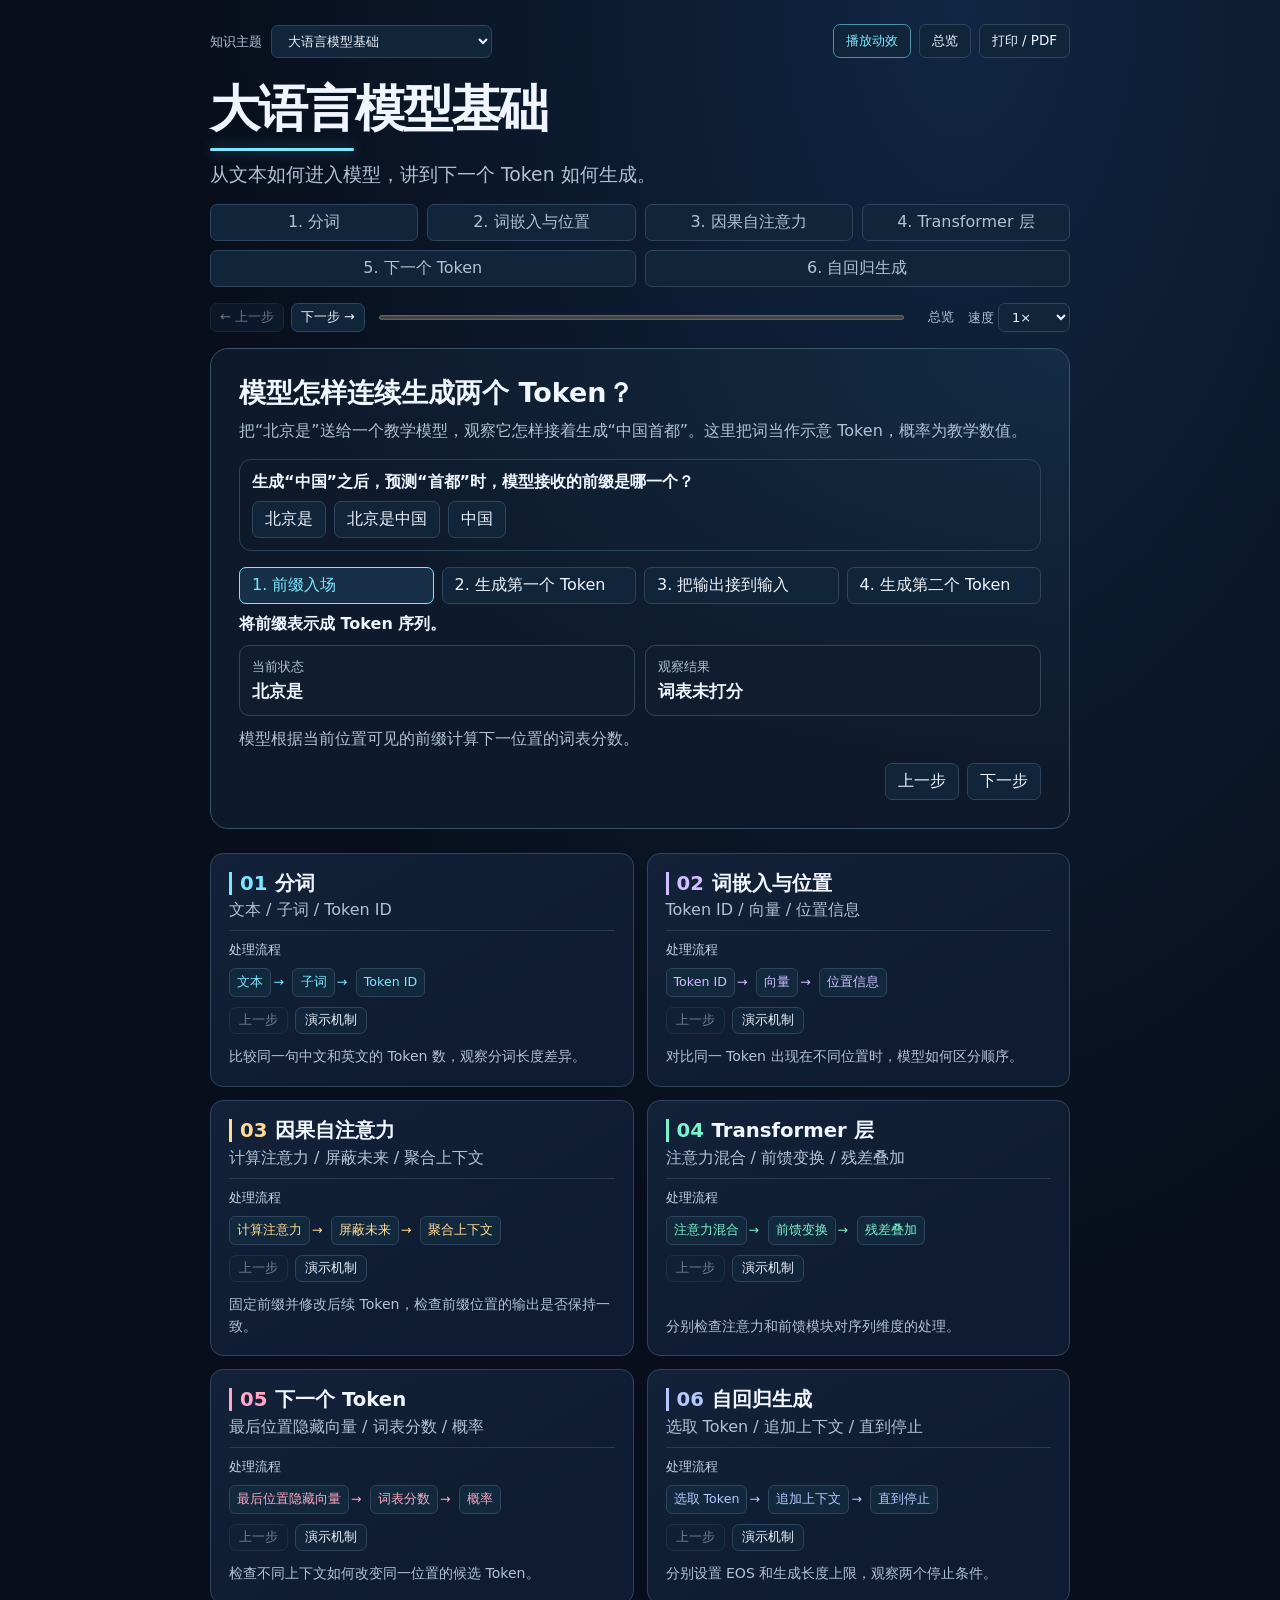
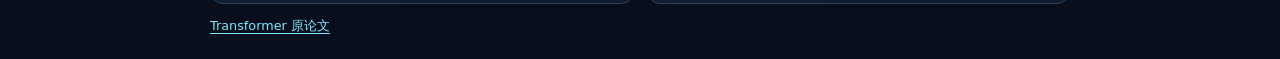
==== knowledge-motion/index.html @ abf7b45c "Expand the animated LLM-to-RSI curriculum to 168 knowledge cards" ====
<!DOCTYPE html>
<html lang="zh-Hans">
<head>
  <meta charset="utf-8">
  <meta name="viewport" content="width=device-width, initial-scale=1">
  <title>知识动效图谱</title>
  <link rel="stylesheet" href="style.css">
  <script defer src="topics/llm-basics.js"></script>
  <script defer src="topics/tokenization.js"></script>
  <script defer src="topics/transformer-architecture.js"></script>
  <script defer src="topics/training-data.js"></script>
  <script defer src="topics/pretraining-inference.js"></script>
  <script defer src="topics/scaling-training.js"></script>
  <script defer src="topics/efficient-serving.js"></script>
  <script defer src="topics/decoding-controls.js"></script>
  <script defer src="topics/context-engineering.js"></script>
  <script defer src="topics/llm-post-training.js"></script>
  <script defer src="topics/sft-peft.js"></script>
  <script defer src="topics/preference-rl.js"></script>
  <script defer src="topics/verifiable-reward.js"></script>
  <script defer src="topics/reasoning-evaluation.js"></script>
  <script defer src="topics/multimodal-llm.js"></script>
  <script defer src="topics/rag.js"></script>
  <script defer src="topics/rag-ingestion.js"></script>
  <script defer src="topics/retrieval-ranking.js"></script>
  <script defer src="topics/agent-planning.js"></script>
  <script defer src="topics/tool-protocols.js"></script>
  <script defer src="topics/agent-reliability.js"></script>
  <script defer src="topics/agent-memory.js"></script>
  <script defer src="topics/agent-verification.js"></script>
  <script defer src="topics/agent-eval-design.js"></script>
  <script defer src="topics/self-improvement.js"></script>
  <script defer src="topics/rsi.js"></script>
  <script defer src="topics/rsi-memory-control.js"></script>
  <script defer src="topics/rsi-evaluation.js"></script>
  <script defer src="worked-examples.js"></script>
  <script defer src="app.js"></script>
</head>
<body>
  <main>
    <header>
      <div class="toolbar">
        <label>知识主题 <select id="topics"></select></label>
        <div class="actions">
          <button id="play" type="button">播放动效</button>
          <button id="overview" type="button">总览</button>
          <button id="print" type="button">打印 / PDF</button>
        </div>
      </div>
      <h1 id="title"></h1>
      <p id="subtitle"></p>
      <nav id="steps" aria-label="讲解步骤"></nav>
      <div class="transport" id="transport" hidden>
        <div class="transport-buttons">
          <button id="previous" type="button" aria-label="上一张卡片">← 上一步</button>
          <button id="next" type="button" aria-label="下一张卡片">下一步 →</button>
        </div>
        <div class="progress-display">
          <progress id="progress" aria-label="讲解进度"></progress>
          <span id="position"></span>
        </div>
        <label>速度
          <select id="speed">
            <option value="0.5">0.5×</option>
            <option value="1" selected>1×</option>
            <option value="1.5">1.5×</option>
            <option value="2">2×</option>
          </select>
        </label>
      </div>
      <p id="status" class="sr-only" role="status"></p>
    </header>
    <section id="worked-example" aria-labelledby="example-title" hidden></section>
    <section id="cards" aria-label="知识卡片"></section>
    <footer>
      <p id="note"></p>
      <ul id="sources" aria-label="参考资料"></ul>
    </footer>
    <noscript>启用 JavaScript 后即可查看知识卡片。</noscript>
  </main>
</body>
</html>
---- knowledge-motion/style.css ----
:root {
  color-scheme: dark;
  --paper: #080e1b;
  --panel: #0e1b30;
  --edge: #30455d;
  --ink: #f0f5ff;
  --muted: #b1c2d7;
  --cyan: #7ce7ff;
  --mint: #7af2cc;
  font-family: "Inter", "PingFang SC", "Microsoft YaHei", system-ui, sans-serif;
}

* { box-sizing: border-box; }
body {
  margin: 0;
  color: var(--ink);
  background: radial-gradient(ellipse at 75% 0%, #102642, transparent 48rem), var(--paper);
}
main { max-width: 940px; margin: auto; padding: 24px clamp(16px, 4vw, 40px); }
p, h1, h2 { margin: 0; }
button, select { font: inherit; }
button, select {
  color: var(--ink);
  background: #10243a;
  border: 1px solid var(--edge);
  border-radius: 7px;
  padding: 7px 12px;
}
button { cursor: pointer; }
button:hover, select:hover { border-color: var(--cyan); }
:focus-visible { outline: 2px solid var(--cyan); outline-offset: 3px; }
.toolbar, .actions { display: flex; flex-wrap: wrap; align-items: center; gap: 8px; }
.toolbar { justify-content: space-between; margin-bottom: 22px; color: var(--muted); font-size: .84rem; }
.toolbar select { margin-left: 5px; max-width: 100%; }
#play { border-color: #4d90a7; color: var(--cyan); }
h1 { font-size: clamp(1.85rem, 5vw, 3.15rem); line-height: 1.14; letter-spacing: -.035em; }
h1::after {
  display: block;
  content: "";
  width: 9rem;
  height: 3px;
  margin: 11px 0;
  border-radius: 5px;
  background: var(--cyan);
  box-shadow: 0 0 14px #7ce7ff6b;
}
#subtitle { color: var(--muted); font-size: clamp(.94rem, 2.3vw, 1.18rem); }
#steps { display: flex; flex-wrap: wrap; gap: 9px; margin: 16px 0; }
.step { flex: 1 1 12rem; color: var(--muted); }
.step[aria-current="step"] { color: var(--cyan); border-color: var(--cyan); background: #11334c; }

#cards { display: grid; grid-template-columns: repeat(2, minmax(0, 1fr)); gap: 13px; }
.card {
  --accent: var(--cyan);
  display: flex;
  flex-direction: column;
  min-width: 0;
  padding: clamp(12px, 2.1vw, 18px);
  border-radius: 13px;
  border: 1px solid var(--edge);
  background: linear-gradient(150deg, #132239, var(--panel) 75%);
  transition: opacity .35s, border-color .35s, box-shadow .35s;
}
.card[data-color="purple"] { --accent: #d1bfff; }
.card[data-color="amber"] { --accent: #ffda96; }
.card[data-color="mint"] { --accent: var(--mint); }
.card[data-color="rose"] { --accent: #ffa7c5; }
.card[data-color="blue"] { --accent: #b6c9ff; }
.focused .card:not(.highlighted) { opacity: .76; }
.card.highlighted { animation: focus-in .3s ease-out both; }
.card.highlighted { border-color: var(--accent); box-shadow: 0 0 19px color-mix(in srgb, var(--accent) 24%, transparent); }
h2 { font-size: 1.23rem; line-height: 1.2; }
.card-number { color: var(--accent); border-left: 3px solid; padding: 0 .48rem 0 .5rem; font-variant-numeric: tabular-nums; }
.card-subtitle { color: var(--muted); margin-top: 5px; }
.visual { border-top: 1px solid #293b51; margin-top: 9px; padding: 10px 0 12px; }
.visual-label { color: #c2d4e8; font-size: .83rem; margin-bottom: 9px; }
.visual-caption { font-size: .81rem; color: var(--accent); margin-top: 9px; }
.description { color: var(--muted); font-size: .88rem; line-height: 1.55; margin-top: auto; }
.bar-row { display: grid; grid-template-columns: 4.2em minmax(0, 1fr) 6.9em; align-items: center; gap: 7px; margin: 6px 0; font-size: .82rem; }
.bar-track { position: relative; height: 11px; background: #081322; border: 1px solid var(--edge); border-radius: 4px; }
.bar-fill { display: block; height: 100%; border-radius: 3px; background: var(--mint); transform-origin: left; }
.bar-marker { position: absolute; top: -4px; bottom: -4px; border-left: 1px dashed #e0ecff; }
.bar-value { text-align: right; color: var(--mint); font-variant-numeric: tabular-nums; }
.token-list, .flow-list { display: flex; flex-wrap: wrap; gap: 6px; list-style: none; padding: 0; margin: 0; }
.token-list li, .flow-list li {
  min-width: 2.65rem;
  text-align: center;
  background: #11283d;
  border: 1px solid var(--edge);
  padding: 5px 7px;
  border-radius: 6px;
}
.token-list small { display: block; font-size: .69rem; }
.token-list .muted { color: var(--muted); }
.token-list .active, .pair.chosen { color: var(--mint); border-color: #509482; background: #103137; }
.flow-list { column-gap: 21px; }
.flow-list li { position: relative; font-size: .79rem; color: var(--accent); }
.flow-list li:not(:last-child)::after { position: absolute; left: calc(100% + 3px); content: "→"; }
.pair { display: flex; flex-wrap: wrap; gap: 4px 12px; align-items: baseline; border: 1px solid; border-radius: 6px; margin: 5px 0; padding: 4px 8px; font-size: .85rem; }
.pair-label { width: 4.7em; opacity: .85; }
.pair.rejected { color: #ffafbb; border-color: #98586a; background: #2a1b29; }

.highlighted .bar-fill { animation: fill .65s cubic-bezier(.2,.7,.35,1) both; }
.highlighted :is(.token-list li, .flow-list li, .pair) { animation: focus-in .48s ease-out both; }
.highlighted :is(.token-list li, .flow-list li, .pair):nth-child(2) { animation-delay: .09s; }
.highlighted :is(.token-list li, .flow-list li, .pair):nth-child(3) { animation-delay: .18s; }
.highlighted .token-list li:nth-child(4) { animation-delay: .27s; }
.highlighted .token-list li:nth-child(5) { animation-delay: .36s; }
@keyframes fill { from { transform: scaleX(0); } to { transform: scaleX(1); } }
@keyframes focus-in { from { opacity: .25; transform: translateY(5px); } to { opacity: 1; transform: translateY(0); } }

footer { margin-top: 14px; color: var(--muted); font-size: .8rem; }
#sources { display: flex; gap: 11px; flex-wrap: wrap; list-style: none; margin: 7px 0 0; padding: 0; }
a { color: var(--cyan); text-underline-offset: 3px; }
.sr-only { position: absolute; width: 1px; height: 1px; clip-path: inset(100%); overflow: hidden; }
@media (max-width: 620px) { #cards { grid-template-columns: 1fr; } }
@media (prefers-reduced-motion: reduce) {
  *, *::before, *::after { animation: none !important; transition: none !important; }
}
@media print {
  @page { margin: 10mm; }
  body { print-color-adjust: exact; -webkit-print-color-adjust: exact; font-size: 10pt; }
  main { padding: 8px; }
  .toolbar, #steps { display: none; }
  #cards { grid-template-columns: repeat(2, minmax(0, 1fr)); }
  .card { break-inside: avoid; }
  .focused .card:not(.highlighted) { opacity: 1; }
  .card.highlighted { border-color: var(--edge); box-shadow: none; }
  *, *::before, *::after { animation: none !important; transition: none !important; }
}

.transport {
  display: grid;
  grid-template-columns: auto minmax(5rem, 1fr) auto;
  align-items: center;
  gap: 8px 14px;
  margin: 0 0 16px;
  font-size: .81rem;
  color: var(--muted);
}
.transport[hidden] { display: none; }
.transport-buttons, .progress-display { display: flex; gap: 7px; align-items: center; }
.transport button, .transport select { padding: 5px 9px; }
.transport button:disabled { opacity: .45; cursor: default; border-color: var(--edge); }
.progress-display progress { min-width: 0; width: 100%; height: 9px; accent-color: var(--cyan); }
#position { flex: 0 0 3.3em; white-space: nowrap; text-align: right; font-variant-numeric: tabular-nums; }
.branch {
  display: grid;
  grid-template-columns: minmax(0, 1fr) auto minmax(0, 1.12fr);
  align-items: center;
  gap: 7px;
  margin: 6px 0;
  font-size: .81rem;
}
.branch-condition, .branch-action { padding: 5px 7px; border: 1px solid var(--edge); border-radius: 6px; background: #11283d; }
.branch-action { border-color: #3c7269; color: var(--mint); background: #103137; }
.branch-arrow { color: var(--accent); }
.highlighted .branch { animation: focus-in .48s ease-out both; }
.highlighted .branch:nth-of-type(2) { animation-delay: .12s; }
.highlighted .branch:nth-of-type(3) { animation-delay: .24s; }
.card-checks { margin-top: 8px; font-size: .81rem; line-height: 1.5; }
.card-checks summary { cursor: pointer; color: var(--accent); }
.card-checks ul { color: var(--muted); padding-left: 1.3em; margin: 5px 0 0; }
@media (max-width: 500px) {
  .transport { grid-template-columns: 1fr auto; }
  .progress-display { grid-column: 1 / -1; grid-row: 2; }
}
@media print {
  .transport, .card-checks:not([open]) { display: none; }
}

#worked-example {
  --lab-accent: #7ce7ff;
  margin: 0 0 24px;
  padding: clamp(16px, 3vw, 28px);
  border: 1px solid #365467;
  border-radius: 18px;
  background: radial-gradient(ellipse at top right, #132c44, #0e192b 65%);
}

.example-title { font-size: clamp(19px, 3vw, 27px); }
.example-intro, .example-reason { color: var(--muted); line-height: 1.65; }
.example-intro { margin: 8px 0 15px; }
.example-predict { padding: 12px; border: 1px solid #2d455c; border-radius: 12px; }
.example-question { margin: 0 0 8px; font-weight: 650; }
.example-choices, .example-controls, .example-stages { display: flex; flex-wrap: wrap; gap: 8px; }
.example-choices button, .example-stages button { text-align: left; }
.example-choices button[aria-pressed="true"], .example-stages button[aria-current="step"] {
  border-color: var(--lab-accent);
  color: var(--lab-accent);
  background: #183047;
}
.example-feedback { margin: 6px 0 0; color: #ffc59d; }
.example-feedback:empty { display: none; }
.example-feedback[data-correct="true"] { color: #7af2cc; }
.example-stages { margin: 16px 0 10px; }
.example-stages button { flex: 1 1 165px; }
.example-action { font-weight: 700; margin: 0 0 10px; }
.example-data { display: grid; grid-template-columns: 1fr 1fr; gap: 10px; margin: 0; }
.example-tile { min-width: 0; padding: 12px; border: 1px solid #31465d; border-radius: 10px; background: #101d30; }
.example-tile dt { color: var(--muted); font-size: .82rem; }
.example-value, .example-before { margin: 4px 0 0; overflow-wrap: anywhere; }
.example-value { font-size: 1.06rem; font-weight: 680; }
.example-before { color: var(--muted); font-size: .82rem; }
.example-changed { border-color: #5297b5; }
.example-changed .example-value { color: var(--lab-accent); }
.example-reason { margin: 10px 0; }
.example-controls { justify-content: flex-end; }
@media (prefers-reduced-motion: no-preference) {
  .example-transition { animation: focus-in .35s ease-out both; }
  .example-changed { animation: example-change .65s ease-out both; }
}
@keyframes example-change {
  from { background: #285270; }
  to { background: #101d30; }
}
@media (max-width: 560px) {
  .example-data { grid-template-columns: 1fr; }
}
@media print {
  #worked-example { break-inside: avoid; }
  .example-stages, .example-predict, .example-controls { display: none; }
}
.example-experiment { border-top: 1px solid #31465d; margin-top: 18px; padding-top: 15px; }
.example-experiment label { display: flex; flex-wrap: wrap; gap: 8px 12px; align-items: center; margin-bottom: 12px; }
.example-experiment input { flex: 1 1 140px; accent-color: var(--lab-accent); }
.example-slider-value { color: var(--lab-accent); font-variant-numeric: tabular-nums; }
.example-meter { height: 6px; background: #23374f; border-radius: 6px; margin: 7px 0; }
.example-meter span { display: block; height: 100%; border-radius: inherit; background: var(--lab-accent); transform-origin: left; }
@media (prefers-reduced-motion: no-preference) {
  .example-meter span { animation: fill .26s ease-out both; }
}

.phase-controls { display: flex; flex-wrap: wrap; gap: 7px; align-items: center; margin-top: 10px; }
.phase-controls button { padding: 4px 9px; font-size: .8rem; }
.phase-controls button:disabled { opacity: .45; cursor: default; }
.phase-explanation { flex: 1 0 100%; color: var(--accent); font-size: .85rem; line-height: 1.45; }
.phase-explanation:empty { display: none; }
.visual .phase-pending { opacity: .55; }
.visual .phase-active { outline: 1px solid var(--accent); outline-offset: 2px; border-radius: 4px; }
@media (prefers-reduced-motion: no-preference) {
  .visual .phase-active { animation: phase-reveal .45s ease-out; }
  .visual .bar-fill { transition: width .55s ease-out; }
}
@keyframes phase-reveal {
  from { transform: translateY(4px); filter: brightness(1.35); }
  to { transform: translateY(0); filter: brightness(1); }
}
@media print {
  .phase-controls { display: none; }
  .visual .phase-pending { opacity: 1; }
  .visual .phase-active { outline: none; }
}
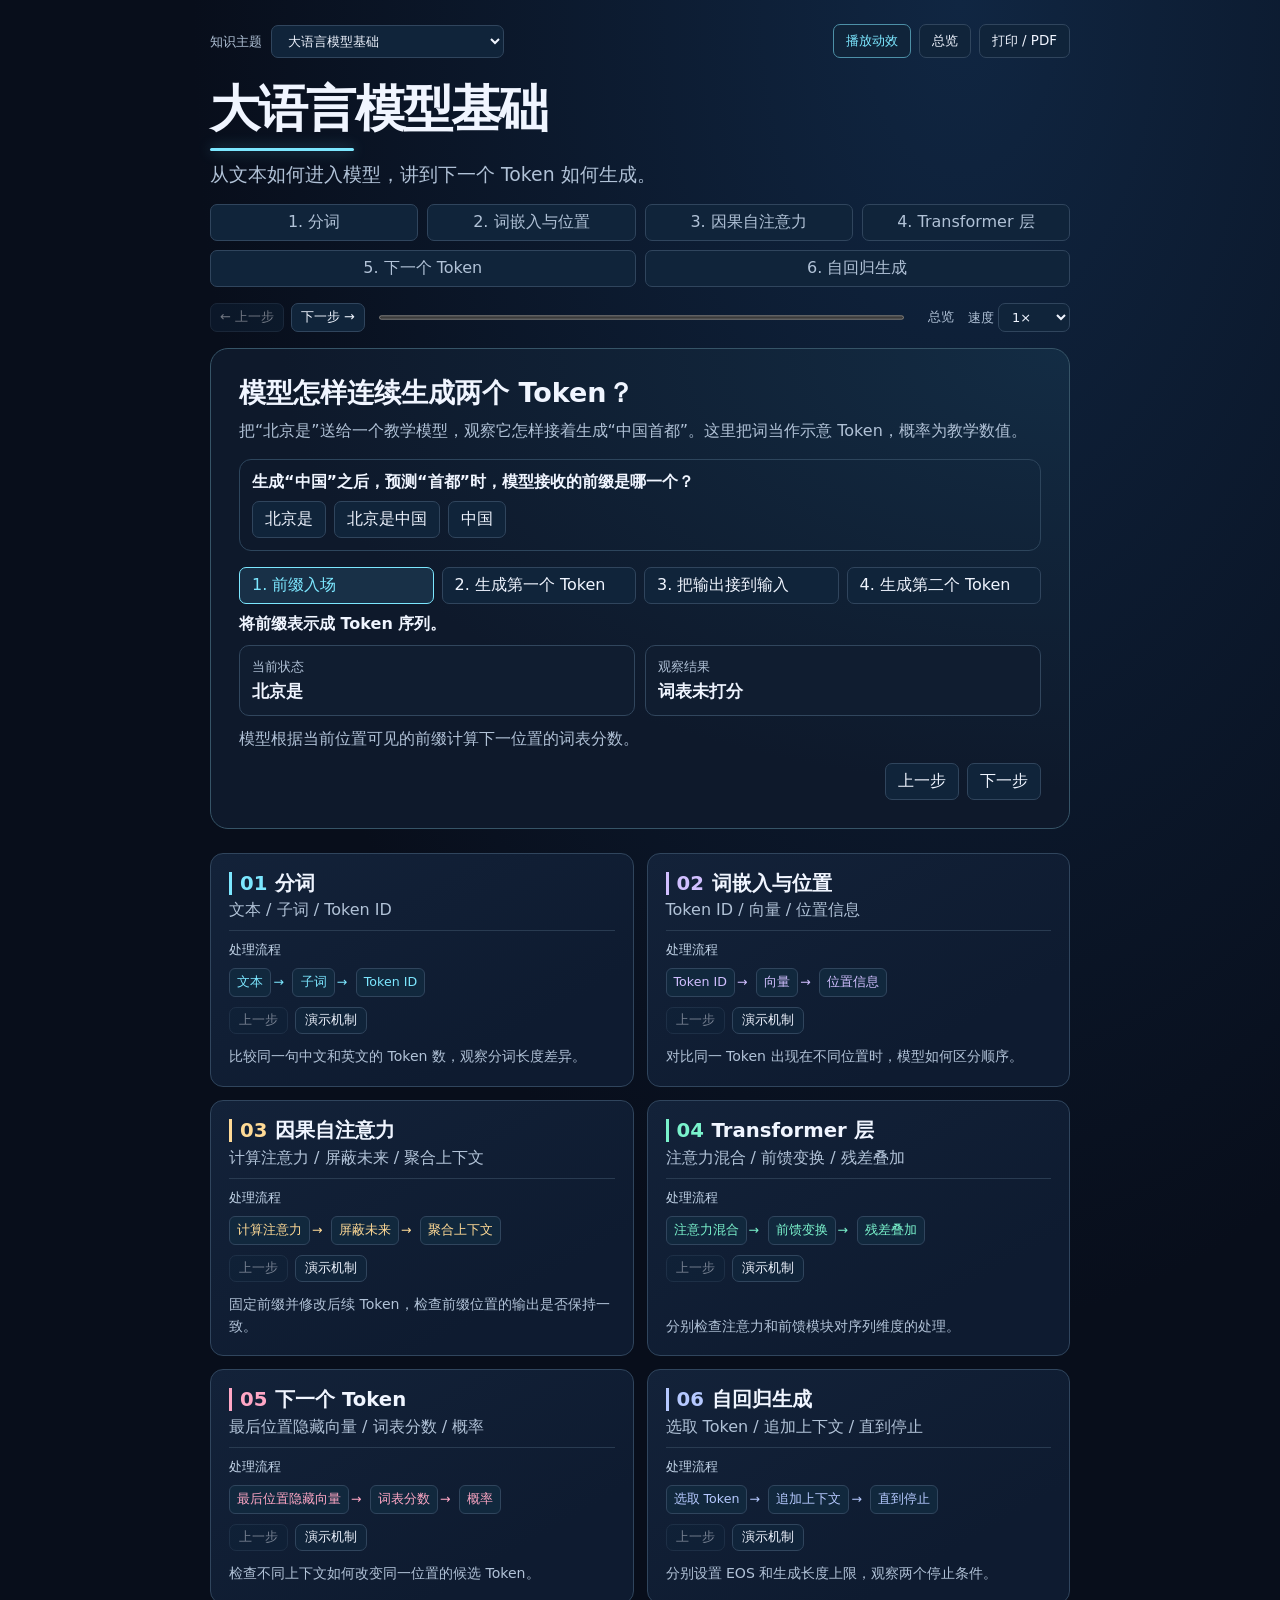
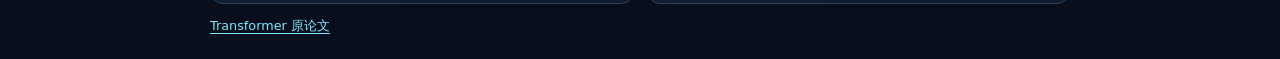
==== commit 821d4988: "Teach speculative sampling, GRPO, and RRF from original papers" ====
--- a/knowledge-motion/index.html
+++ b/knowledge-motion/index.html
@@ -11,20 +11,31 @@
   <script defer src="topics/training-data.js"></script>
   <script defer src="topics/pretraining-inference.js"></script>
   <script defer src="topics/scaling-training.js"></script>
+  <script defer src="topics/optimization-stability.js"></script>
   <script defer src="topics/efficient-serving.js"></script>
+  <script defer src="topics/model-compression.js"></script>
+  <script defer src="topics/serving-calculations.js"></script>
+  <script defer src="topics/speculative-sampling.js"></script>
   <script defer src="topics/decoding-controls.js"></script>
   <script defer src="topics/context-engineering.js"></script>
+  <script defer src="topics/evidence-reliability.js"></script>
   <script defer src="topics/llm-post-training.js"></script>
   <script defer src="topics/sft-peft.js"></script>
   <script defer src="topics/preference-rl.js"></script>
+  <script defer src="topics/dpo-calculations.js"></script>
+  <script defer src="topics/grpo-objective.js"></script>
   <script defer src="topics/verifiable-reward.js"></script>
   <script defer src="topics/reasoning-evaluation.js"></script>
+  <script defer src="topics/inference-search.js"></script>
   <script defer src="topics/multimodal-llm.js"></script>
   <script defer src="topics/rag.js"></script>
   <script defer src="topics/rag-ingestion.js"></script>
   <script defer src="topics/retrieval-ranking.js"></script>
+  <script defer src="topics/rrf-ranking.js"></script>
   <script defer src="topics/agent-planning.js"></script>
   <script defer src="topics/tool-protocols.js"></script>
+  <script defer src="topics/agent-security.js"></script>
+  <script defer src="topics/agent-workflows.js"></script>
   <script defer src="topics/agent-reliability.js"></script>
   <script defer src="topics/agent-memory.js"></script>
   <script defer src="topics/agent-verification.js"></script>
@@ -32,6 +43,9 @@
   <script defer src="topics/self-improvement.js"></script>
   <script defer src="topics/rsi.js"></script>
   <script defer src="topics/rsi-memory-control.js"></script>
+  <script defer src="topics/rsi-strategy-selection.js"></script>
+  <script defer src="topics/rsi-transfer.js"></script>
+  <script defer src="topics/rsi-paired-eval.js"></script>
   <script defer src="topics/rsi-evaluation.js"></script>
   <script defer src="worked-examples.js"></script>
   <script defer src="app.js"></script>
--- a/knowledge-motion/style.css
+++ b/knowledge-motion/style.css
@@ -251,3 +251,5 @@
   .visual .phase-pending { opacity: 1; }
   .visual .phase-active { outline: none; }
 }
+
+.card-source { display: inline-block; align-self: flex-start; margin-top: 10px; color: var(--accent); font-size: .8rem; }
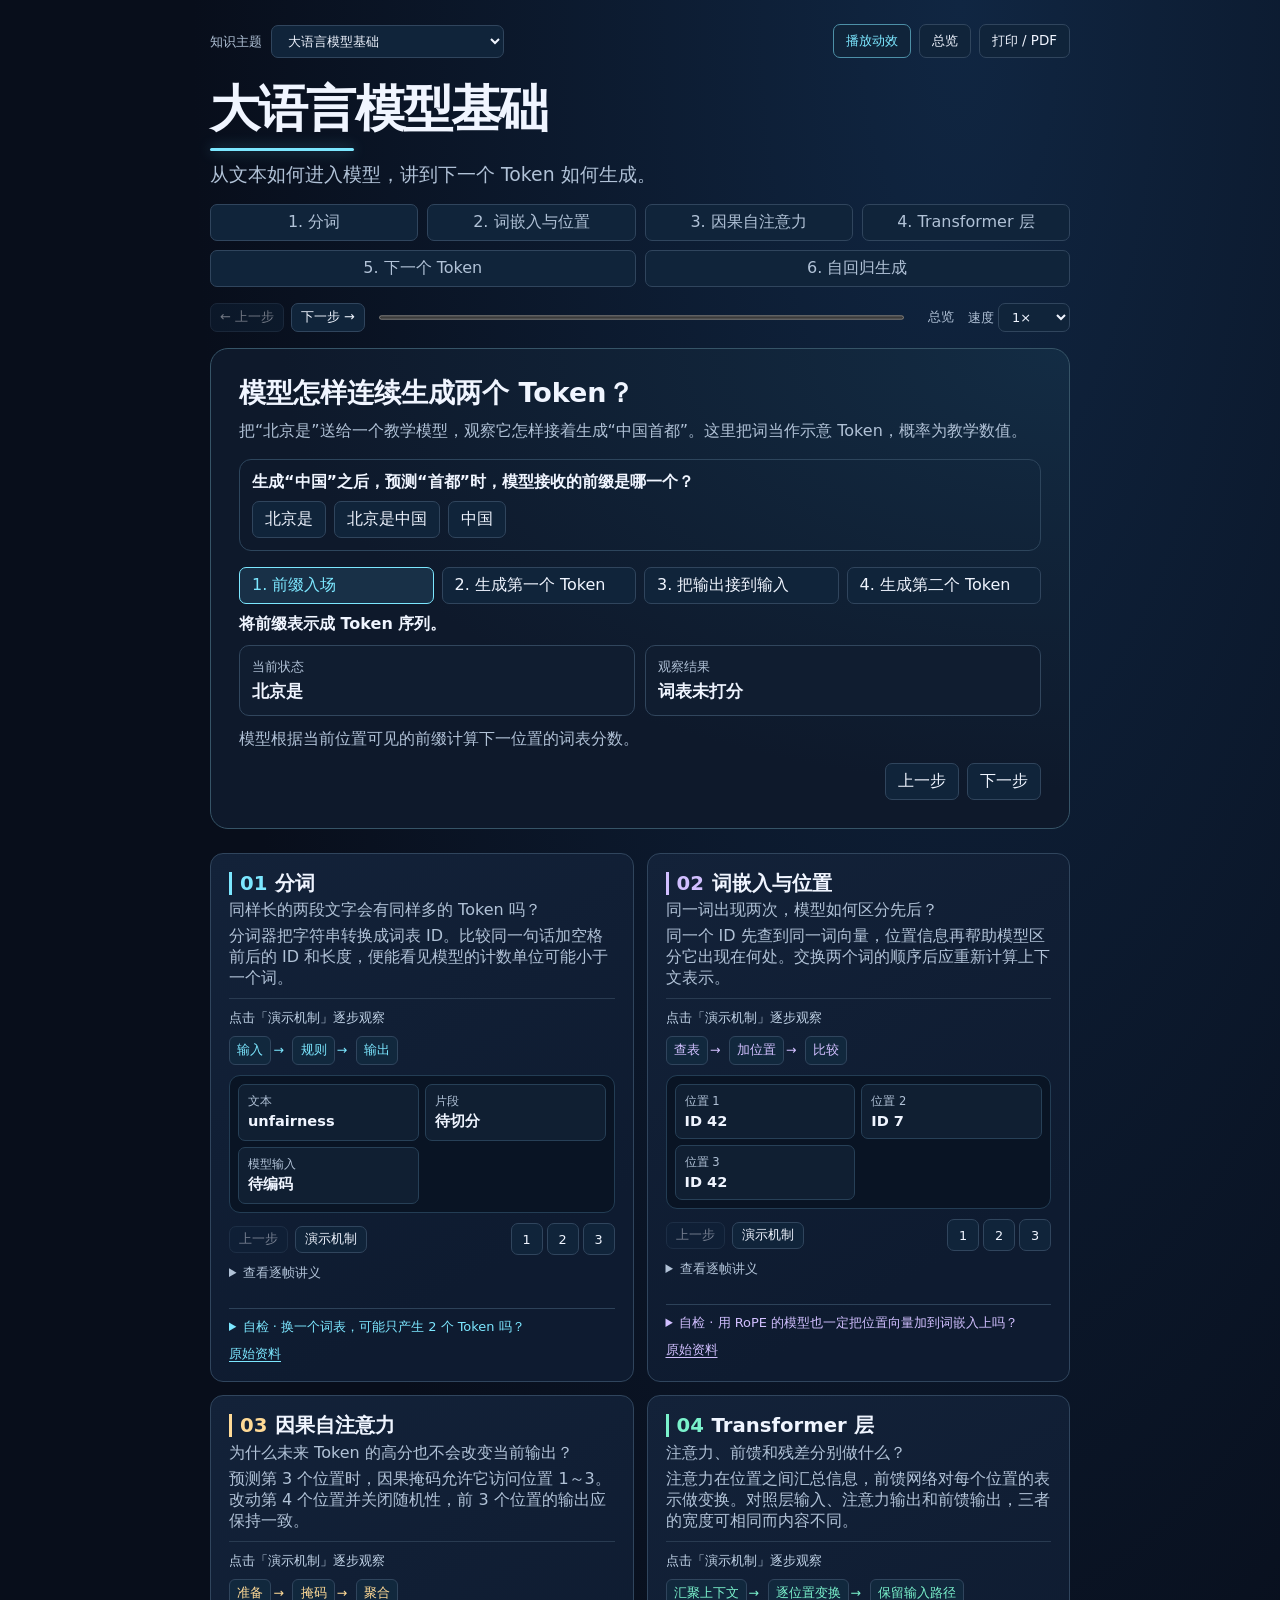
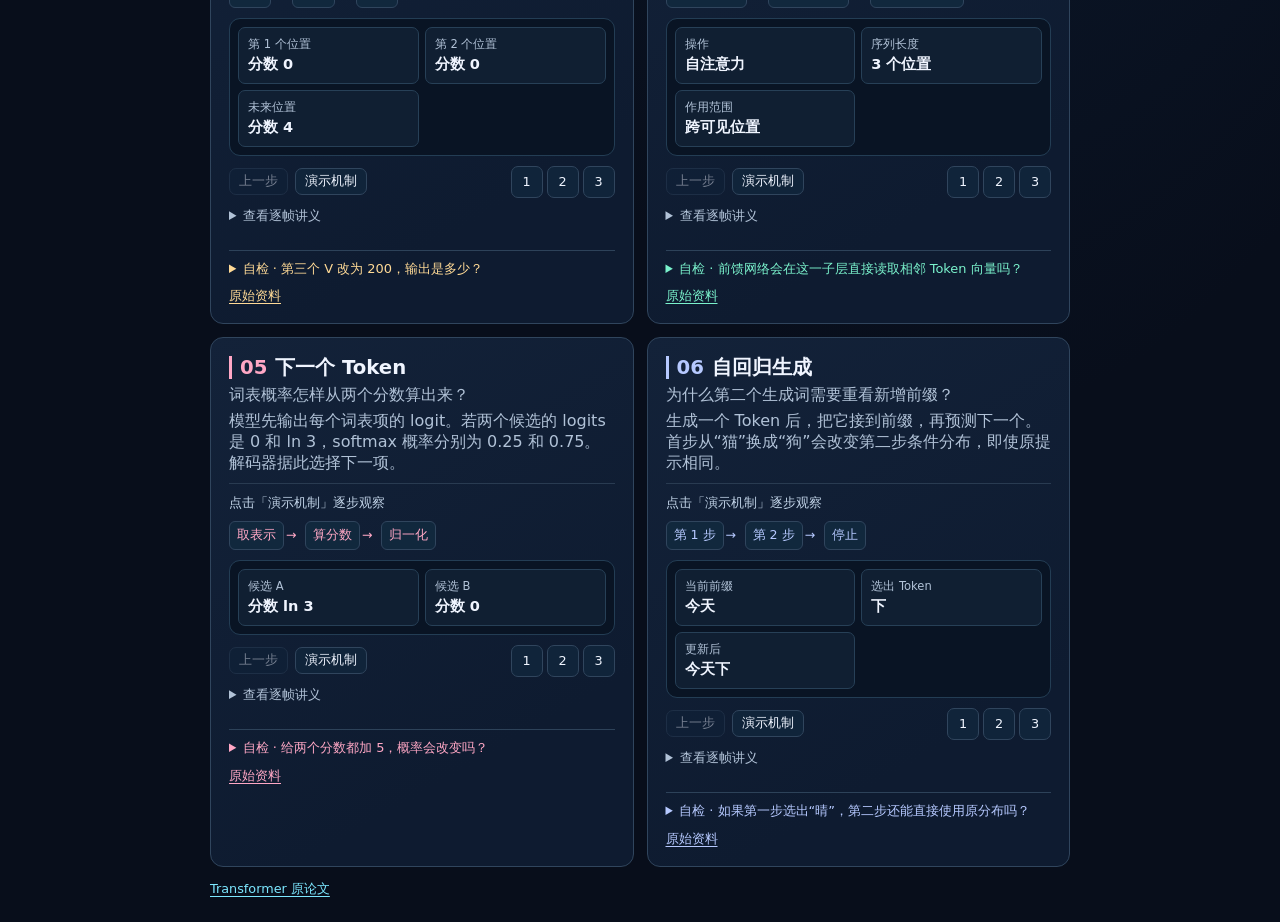
==== commit 78fcadd0: "Load reading notes on the knowledge animation page" ====
--- a/knowledge-motion/index.html
+++ b/knowledge-motion/index.html
@@ -48,6 +48,7 @@
   <script defer src="topics/rsi-paired-eval.js"></script>
   <script defer src="topics/rsi-evaluation.js"></script>
   <script defer src="worked-examples.js"></script>
+  <script defer src="reading-notes.js"></script>
   <script defer src="app.js"></script>
 </head>
 <body>
--- a/knowledge-motion/style.css
+++ b/knowledge-motion/style.css
@@ -253,3 +253,71 @@
 }
 
 .card-source { display: inline-block; align-self: flex-start; margin-top: 10px; color: var(--accent); font-size: .8rem; }
+
+.card-checkpoint { margin-top: 12px; border-top: 1px solid var(--stroke, #2d4259); padding-top: 8px; }
+.card-checkpoint p { margin: 8px 0 0; color: var(--text, #edf4fc); font-size: .86rem; line-height: 1.55; }
+
+.lesson-stage {
+  margin-top: 10px;
+  padding: 8px;
+  border: 1px solid #233d54;
+  border-radius: 11px;
+  background: #091424;
+}
+.lesson-cells {
+  display: grid;
+  grid-template-columns: repeat(auto-fit, minmax(min(100%, 7.5rem), 1fr));
+  gap: 6px;
+  margin: 0;
+}
+.lesson-cell {
+  min-width: 0;
+  padding: 9px;
+  border: 1px solid #274057;
+  border-radius: 7px;
+  background: #101f32;
+  overflow-wrap: anywhere;
+}
+.lesson-cell dt { color: var(--muted); font-size: .72rem; }
+.lesson-cell dd { margin: 3px 0 0; color: var(--ink); font-weight: 650; font-size: .91rem; font-variant-numeric: tabular-nums; }
+.lesson-changed { border-color: var(--accent); }
+.lesson-track { display: block; height: 5px; margin-top: 7px; border-radius: 5px; background: #25364a; }
+.lesson-fill {
+  display: block;
+  height: 100%;
+  border-radius: inherit;
+  background: var(--accent);
+  transform: scaleX(var(--to));
+  transform-origin: left;
+}
+@media (prefers-reduced-motion: no-preference) {
+  .lesson-changed { animation: lesson-update .45s ease-out; }
+  .lesson-fill { animation: lesson-measure .45s ease-out; }
+}
+@keyframes lesson-update {
+  from { background: #23425e; transform: translateY(3px); }
+  to { background: #101f32; transform: translateY(0); }
+}
+@keyframes lesson-measure {
+  from { transform: scaleX(var(--from)); }
+  to { transform: scaleX(var(--to)); }
+}
+
+.lesson-slots { display: grid; grid-template-columns: repeat(8, minmax(0, 1fr)); gap: 3px; margin-top: 7px; }
+.lesson-slot { aspect-ratio: 1; border-radius: 2px; background: #233449; }
+.lesson-slot.filled { background: var(--accent); }
+@media (prefers-reduced-motion: no-preference) {
+  .lesson-slot.new { animation: slot-arrival .35s ease-out; }
+}
+@keyframes slot-arrival {
+  from { opacity: .35; transform: scale(.65); }
+  to { opacity: 1; transform: scale(1); }
+}
+
+.phase-timeline { display: flex; flex-wrap: wrap; align-items: center; gap: 4px; margin-inline-start: auto; }
+.phase-timeline .phase-jump { min-width: 32px; min-height: 32px; padding: 4px; font-variant-numeric: tabular-nums; }
+.phase-jump[aria-current="step"] { border-color: var(--accent); color: var(--accent); background: #183047; font-weight: 700; }
+.phase-transcript { flex: 1 0 100%; color: var(--muted); font-size: .83rem; line-height: 1.6; }
+.phase-transcript summary { cursor: pointer; }
+.phase-transcript ol { padding-left: 1.45rem; margin: 6px 0 0; }
+.phase-transcript li + li { margin-top: 4px; }
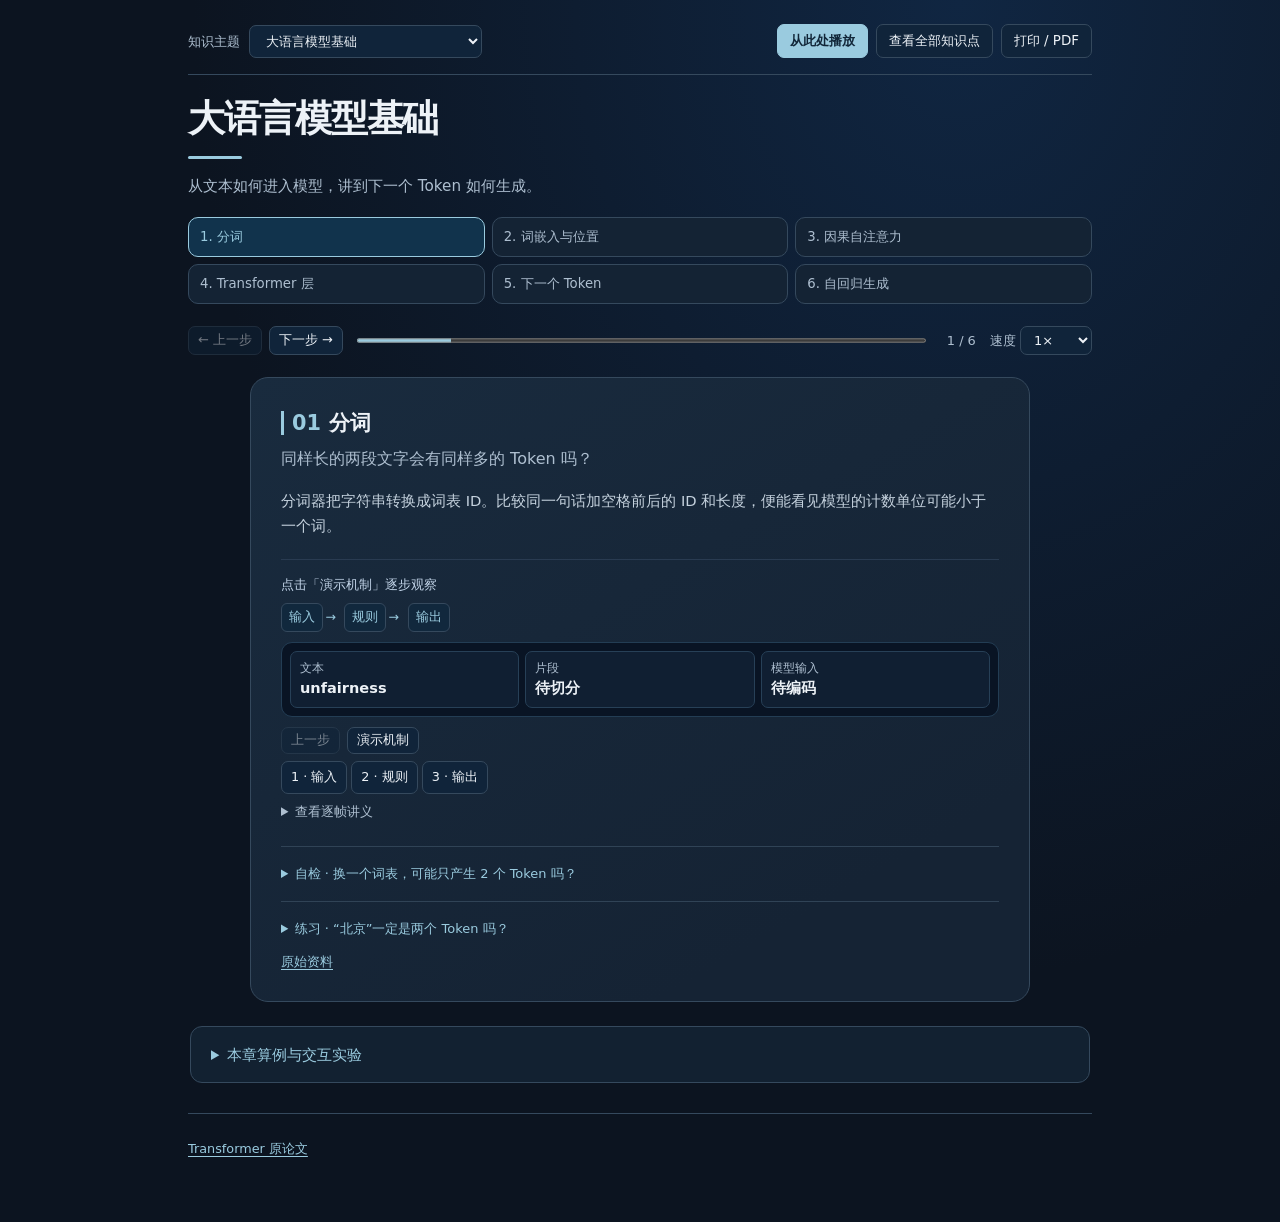
==== commit 2efcf0de: "Place chapter laboratories behind an optional disclosure" ====
--- a/knowledge-motion/index.html
+++ b/knowledge-motion/index.html
@@ -58,7 +58,7 @@
         <label>知识主题 <select id="topics"></select></label>
         <div class="actions">
           <button id="play" type="button">播放动效</button>
-          <button id="overview" type="button">总览</button>
+          <button id="overview" type="button">查看全部知识点</button>
           <button id="print" type="button">打印 / PDF</button>
         </div>
       </div>
@@ -85,8 +85,11 @@
       </div>
       <p id="status" class="sr-only" role="status"></p>
     </header>
-    <section id="worked-example" aria-labelledby="example-title" hidden></section>
     <section id="cards" aria-label="知识卡片"></section>
+    <details id="case-disclosure" class="case-disclosure">
+      <summary>本章算例与交互实验</summary>
+      <section id="worked-example" aria-labelledby="example-title" hidden></section>
+    </details>
     <footer>
       <p id="note"></p>
       <ul id="sources" aria-label="参考资料"></ul>
--- a/knowledge-motion/style.css
+++ b/knowledge-motion/style.css
@@ -1,12 +1,12 @@
 :root {
   color-scheme: dark;
-  --paper: #080e1b;
-  --panel: #0e1b30;
-  --edge: #30455d;
-  --ink: #f0f5ff;
-  --muted: #b1c2d7;
-  --cyan: #7ce7ff;
-  --mint: #7af2cc;
+  --paper: #0c1420;
+  --panel: #152334;
+  --edge: #35495d;
+  --ink: #edf2f7;
+  --muted: #aebfd0;
+  --cyan: #9acbdf;
+  --mint: #9edac4;
   font-family: "Inter", "PingFang SC", "Microsoft YaHei", system-ui, sans-serif;
 }
 
@@ -16,7 +16,7 @@
   color: var(--ink);
   background: radial-gradient(ellipse at 75% 0%, #102642, transparent 48rem), var(--paper);
 }
-main { max-width: 940px; margin: auto; padding: 24px clamp(16px, 4vw, 40px); }
+main { max-width: 1160px; margin: auto; padding: 36px clamp(18px, 4vw, 48px) 64px; }
 p, h1, h2 { margin: 0; }
 button, select { font: inherit; }
 button, select {
@@ -49,16 +49,16 @@
 .step { flex: 1 1 12rem; color: var(--muted); }
 .step[aria-current="step"] { color: var(--cyan); border-color: var(--cyan); background: #11334c; }
 
-#cards { display: grid; grid-template-columns: repeat(2, minmax(0, 1fr)); gap: 13px; }
+#cards { display: grid; grid-template-columns: repeat(2, minmax(0, 1fr)); gap: 20px; }
 .card {
   --accent: var(--cyan);
   display: flex;
   flex-direction: column;
   min-width: 0;
-  padding: clamp(12px, 2.1vw, 18px);
-  border-radius: 13px;
+  padding: clamp(18px, 2.5vw, 26px);
+  border-radius: 18px;
   border: 1px solid var(--edge);
-  background: linear-gradient(150deg, #132239, var(--panel) 75%);
+  background: linear-gradient(150deg, #192b3e, var(--panel) 80%);
   transition: opacity .35s, border-color .35s, box-shadow .35s;
 }
 .card[data-color="purple"] { --accent: #d1bfff; }
@@ -170,12 +170,14 @@
 }
 
 #worked-example {
-  --lab-accent: #7ce7ff;
+  --lab-accent: var(--cyan);
+  --accent: var(--cyan);
   margin: 0 0 24px;
   padding: clamp(16px, 3vw, 28px);
   border: 1px solid #365467;
-  border-radius: 18px;
-  background: radial-gradient(ellipse at top right, #132c44, #0e192b 65%);
+  border-radius: 24px;
+  background: linear-gradient(145deg, #1a3044, #111e2d 65%);
+  box-shadow: 0 20px 65px #02070e40;
 }
 
 .example-title { font-size: clamp(19px, 3vw, 27px); }
@@ -228,7 +230,7 @@
 .example-meter { height: 6px; background: #23374f; border-radius: 6px; margin: 7px 0; }
 .example-meter span { display: block; height: 100%; border-radius: inherit; background: var(--lab-accent); transform-origin: left; }
 @media (prefers-reduced-motion: no-preference) {
-  .example-meter span { animation: fill .26s ease-out both; }
+  .example-meter span { animation: none; }
 }
 
 .phase-controls { display: flex; flex-wrap: wrap; gap: 7px; align-items: center; margin-top: 10px; }
@@ -321,3 +323,190 @@
 .phase-transcript summary { cursor: pointer; }
 .phase-transcript ol { padding-left: 1.45rem; margin: 6px 0 0; }
 .phase-transcript li + li { margin-top: 4px; }
+
+.lesson-cell dd.lesson-before {
+  margin-top: 8px;
+  padding-top: 6px;
+  border-top: 1px dashed #38506a;
+  color: var(--muted);
+  font-size: .75rem;
+  font-weight: 400;
+}
+.phase-timeline { margin-inline-start: 0; flex: 1 0 100%; }
+.phase-timeline .phase-jump { text-align: left; line-height: 1.45; padding: 6px 9px; }
+.flow-list li { position: relative; }
+.flow-list li.phase-active { background: #18344a; box-shadow: inset 3px 0 var(--accent); }
+.flow-list li.phase-pending { background: transparent; }
+@media (prefers-reduced-motion: no-preference) {
+  .lesson-changed { animation: lesson-update .6s ease-out both; animation-delay: var(--arrival, 0ms); }
+  .lesson-fill { animation-duration: .7s; }
+  .lesson-slot.new { animation-duration: .55s; }
+  .flow-list li { transition: opacity .3s, background .3s, box-shadow .3s; }
+  .branch.phase-active .branch-arrow { animation: branch-travel .6s ease-out; }
+  .token-list li.phase-active { animation: token-focus .55s ease-out; }
+}
+@keyframes branch-travel {
+  from { transform: translateX(-8px); opacity: .2; }
+  to { transform: translateX(0); opacity: 1; }
+}
+@keyframes token-focus {
+  from { transform: translateY(5px) scale(.95); }
+  to { transform: translateY(0) scale(1); }
+}
+@media print {
+  .lesson-cell dd.lesson-before { color: #444; }
+}
+
+.experiment-diagram { display: grid; grid-template-columns: repeat(4, minmax(0, 1fr)); gap: 7px; margin-top: 14px; }
+.experiment-item { position: relative; display: flex; flex-direction: column; justify-content: space-between; gap: 6px; min-height: 65px; padding: 10px; border: 1px solid #3a5269; border-radius: 9px; background: #142638; overflow: hidden; overflow-wrap: anywhere; }
+.experiment-item span { color: var(--muted); font-size: .78rem; }
+.experiment-item.occupied, .experiment-item.accepted { border-color: var(--accent); background: #183c45; }
+.experiment-item.vacant { border-style: dashed; opacity: .6; }
+.experiment-item.excluded { border-color: #b98072; }
+.experiment-item.probability { grid-column: span 2; padding-bottom: 21px; }
+.experiment-item.probability::after { content: ""; position: absolute; left: 0; bottom: 0; height: 8px; width: 100%; transform: scaleX(var(--fraction, 0)); transform-origin: left; background: var(--accent); }
+@media (prefers-reduced-motion: no-preference) {
+  .experiment-item { animation: experiment-arrival .35s ease-out; }
+  .experiment-item.probability::after { animation: experiment-fill .4s ease-out; }
+}
+@keyframes experiment-arrival { from { opacity: .3; transform: translateY(6px); } to { opacity: 1; transform: translateY(0); } }
+@keyframes experiment-fill { from { width: 0; } to { width: var(--amount); } }
+@media (max-width: 500px) { .experiment-diagram { grid-template-columns: repeat(2, minmax(0, 1fr)); } }
+
+@media (prefers-reduced-motion: no-preference) {
+  .experiment-item { transition: background-color .45s, border-color .45s, opacity .45s; }
+  .experiment-item.probability::after { animation: none; transition: transform .45s cubic-bezier(.2,.75,.25,1); }
+  .example-meter span { transition: transform .45s cubic-bezier(.2,.75,.25,1); }
+}
+
+.experiment-history { display: flex; gap: 8px; overflow-x: auto; padding: 4px 0 10px; scroll-snap-type: x proximity; }
+.experiment-snapshot { flex: 0 0 165px; display: flex; flex-direction: column; gap: 5px; text-align: left; scroll-snap-align: start; line-height: 1.5; }
+.experiment-snapshot span { font-size: .75rem; color: var(--muted); }
+.experiment-snapshot[aria-pressed="true"] { border-color: var(--accent); background: #18344a; }
+@media (prefers-reduced-motion: no-preference) {
+  .experiment-snapshot { transition: border-color .2s, background-color .2s; }
+}
+
+.experiment-matrices { display: grid; gap: 16px; margin-top: 18px; }
+.matrix-section { overflow-x: auto; border: 1px solid var(--edge); border-radius: 10px; padding: 10px; }
+.calculation-matrix { width: 100%; border-spacing: 4px; font-variant-numeric: tabular-nums; }
+.calculation-matrix caption { text-align: left; font-size: .9rem; font-weight: 650; padding: 0 0 9px; }
+.calculation-matrix th { color: var(--muted); font-size: .72rem; font-weight: 500; white-space: nowrap; padding: 4px; }
+.matrix-cell { min-width: 45px; width: 100%; min-height: 40px; padding: 6px; border-radius: 5px; background: rgb(75 153 184 / calc(.08 + var(--heat) * .65)); font-size: .82rem; }
+.matrix-cell[aria-pressed="true"] { outline: 2px solid var(--cyan); outline-offset: 1px; }
+.matrix-explanation { padding: 12px; margin-top: 10px; border-left: 3px solid var(--cyan); color: var(--muted); font-size: .88rem; line-height: 1.7; }
+@media (prefers-reduced-motion: no-preference) { .matrix-cell { transition: background-color .45s ease; } }
+
+.matrix-cell.matrix-dependency { box-shadow: inset 0 0 0 2px #f6ca7b; color: #fff0c5; }
+.matrix-trace { display: grid; grid-template-columns: repeat(auto-fit, minmax(min(100%, 240px), 1fr)); gap: 7px; margin-top: 10px; }
+.trace-term { text-align: left; font-size: .8rem; line-height: 1.6; font-variant-numeric: tabular-nums; }
+.trace-term[aria-pressed="true"] { border-color: #f6ca7b; background: #393324; color: #fff0c5; }
+@media (prefers-reduced-motion: no-preference) {
+  .trace-term { transition: border-color .2s, background-color .2s; }
+  .matrix-cell { transition: background-color .45s, box-shadow .3s, color .3s; }
+}
+
+/* Learning workspace hierarchy and responsive interaction surfaces. */
+header { padding-bottom: 20px; }
+.toolbar { padding-bottom: 20px; border-bottom: 1px solid var(--edge); margin-bottom: 30px; gap: 16px; }
+h1 { max-width: 25ch; font-weight: 650; line-height: 1.22; }
+h1::after { width: 54px; height: 3px; margin: 20px 0 18px; box-shadow: none; }
+#subtitle { max-width: 72ch; line-height: 1.85; }
+#steps { gap: 8px; margin: 24px 0 10px; }
+.step { text-align: left; padding: 12px 14px; line-height: 1.5; border-color: #35495d; background: #142334; border-radius: 10px; }
+#play { background: #9acbdf; color: #112638; border-color: #9acbdf; font-weight: 650; }
+#play:hover { background: #b1d9e8; }
+.card h2 { line-height: 1.5; font-weight: 650; }
+.card-reading { font-size: .92rem; line-height: 1.9; margin: 15px 0 4px; color: #c5d2de; }
+.card-subtitle { line-height: 1.75; }
+.description { line-height: 1.85; }
+.card-checks { border-top: 1px solid #304356; padding-top: 12px; margin-top: 12px; line-height: 1.85; }
+.card-checks summary { padding: 3px 0; }
+.card-checks p { margin-top: 10px; color: #c5d2de; }
+.example-title { line-height: 1.5; max-width: 42ch; }
+.example-intro { max-width: 84ch; line-height: 1.85; margin-bottom: 22px; }
+.example-predict { padding: 18px; background: #112233; }
+.example-stages { gap: 10px; margin-top: 24px; margin-bottom: 18px; }
+.example-stages button { padding: 12px 14px; border-radius: 10px; line-height: 1.5; }
+.example-canvas { padding: 20px; background: #0e1b29; border-radius: 16px; border: 1px solid #304659; }
+.example-experiment { margin-top: 28px; padding-top: 26px; }
+.example-experiment > label { display: grid; grid-template-columns: minmax(0,1fr) auto; font-size: .95rem; line-height: 1.7; gap: 12px; }
+.example-experiment input[type="range"] { grid-column: 1; grid-row: 2; width: 100%; min-height: 36px; margin: 0; cursor: pointer; }
+.example-slider-value { grid-column: 2; grid-row: 2; min-width: 70px; text-align: center; padding: 5px 10px; border-radius: 8px; background: #20394c; }
+.example-data { grid-template-columns: repeat(auto-fit,minmax(min(100%,210px),1fr)); }
+.example-value { font-size: 1.4rem; letter-spacing: -.02em; line-height: 1.4; }
+.example-tile { padding: 16px; border-radius: 12px; background: #142638; }
+.example-meter { height: 7px; margin: 12px 0; }
+.example-reason { padding: 14px 16px; border-left: 2px solid #6b9aac; background: #142638; border-radius: 0 10px 10px 0; line-height: 1.85; font-size: .92rem; }
+.experiment-diagram { gap: 10px; margin: 20px 0; }
+.experiment-item { padding: 14px; min-height: 88px; border-radius: 12px; line-height: 1.55; }
+.example-controls { margin-top: 16px; gap: 8px; }
+.example-controls button { min-height: 42px; }
+.example-controls button[aria-pressed="true"] { color: #112638; background: var(--cyan); }
+.matrix-section { padding: 14px; background: #101f2e; border-radius: 14px; }
+.matrix-cell { min-height: 44px; }
+.matrix-explanation { background: #152a3a; border-radius: 0 10px 10px 0; line-height: 1.85; }
+footer { margin-top: 30px; padding-top: 20px; border-top: 1px solid var(--edge); }
+@media (hover: hover) and (prefers-reduced-motion: no-preference) {
+  button { transition: background-color .18s, border-color .18s, color .18s, transform .18s; }
+  button:hover { transform: translateY(-1px); }
+  button:active { transform: translateY(0); }
+}
+@media (max-width: 620px) {
+  main { padding-top: 20px; }
+  .toolbar > label { width: 100%; }
+  .toolbar select { width: 100%; margin: 8px 0 0; }
+  #steps { display: grid; grid-template-columns: repeat(2,minmax(0,1fr)); }
+  .step { padding: 10px; font-size: .82rem; }
+  #worked-example { border-radius: 18px; }
+  .example-canvas { padding: 14px; }
+  .experiment-item { padding: 10px; }
+}
+@media print {
+  header { padding-bottom: 10px; }
+  main { max-width: none; padding: 0; }
+  #worked-example, .card { box-shadow: none; }
+  .experiment-history, .experiment-snapshot, .example-experiment > .visual-label { display: none; }
+}
+
+.example-data[hidden] { display: none; }
+.calculation-matrix td { vertical-align: top; }
+.matrix-cell { line-height: 1.6; overflow-wrap: anywhere; }
+@media (prefers-reduced-motion: no-preference) {
+  .experiment-item.accepted { box-shadow: inset 0 3px 0 var(--accent); }
+  .experiment-item.vacant { transition: opacity .3s ease, background-color .3s ease; }
+}
+
+/* Default to one readable lesson, with the chapter laboratory available on demand. */
+main { max-width: 1000px; padding-top: 24px; }
+header { padding-bottom: 12px; }
+.toolbar { margin-bottom: 22px; padding-bottom: 16px; }
+h1 { font-size: clamp(1.6rem, 4vw, 2.3rem); }
+h1::after { margin: 14px 0; }
+#subtitle { font-size: .95rem; line-height: 1.75; }
+#steps { display: grid; grid-template-columns: repeat(3, minmax(0, 1fr)); gap: 7px; margin-top: 18px; }
+.step { padding: 9px 11px; font-size: .83rem; }
+#cards.reading-view { display: block; max-width: 780px; margin-inline: auto; }
+.card[hidden] { display: none; }
+.reading-view .card { padding: clamp(18px, 4vw, 30px); box-shadow: none; }
+.reading-view .card.highlighted { animation: none; border-color: var(--edge); box-shadow: none; }
+.reading-view .card h2 { font-size: 1.3rem; }
+.reading-view .visual { padding-top: 16px; margin-top: 16px; }
+.reading-view .description { margin-top: 12px; }
+.case-disclosure { margin: 24px auto 0; max-width: 900px; border: 1px solid var(--edge); border-radius: 12px; background: #122131; }
+.case-disclosure > summary { padding: 16px 20px; cursor: pointer; color: var(--cyan); font-size: .92rem; line-height: 1.6; }
+.case-disclosure[open] > summary { border-bottom: 1px solid var(--edge); }
+.case-disclosure #worked-example { border: 0; border-radius: 0 0 12px 12px; margin: 0; box-shadow: none; }
+.case-disclosure[hidden] { display: none; }
+.transport { padding: 12px 0 0; margin-bottom: 10px; }
+@media (max-width: 620px) {
+  #steps { grid-template-columns: repeat(2,minmax(0,1fr)); }
+  .actions { width: 100%; }
+  .actions button { flex: 1 1 auto; font-size: .8rem; }
+  .case-disclosure > summary { padding: 14px 16px; }
+}
+@media print {
+  .card[hidden] { display: flex !important; }
+  #cards.reading-view { display: grid; max-width: none; grid-template-columns: repeat(2,minmax(0,1fr)); }
+  .case-disclosure { display: none; }
+}
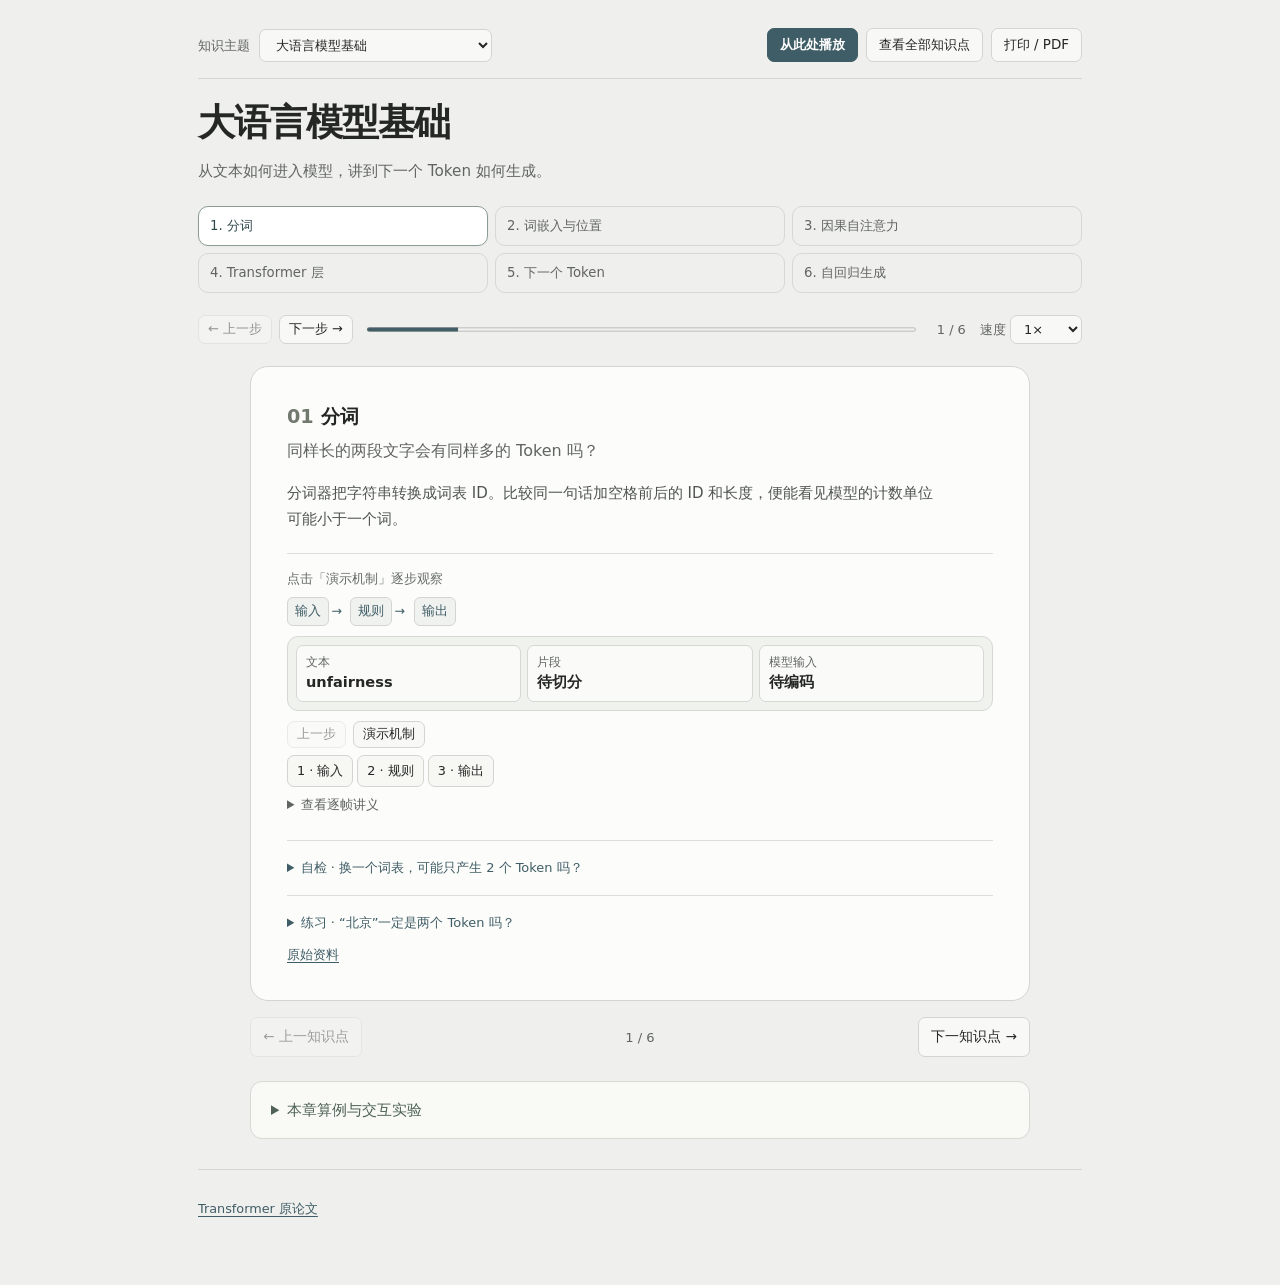
==== commit be8fa2ef: "Expose previous and next lesson controls after the reading card" ====
--- a/knowledge-motion/index.html
+++ b/knowledge-motion/index.html
@@ -86,6 +86,11 @@
       <p id="status" class="sr-only" role="status"></p>
     </header>
     <section id="cards" aria-label="知识卡片"></section>
+    <nav id="reading-navigation" aria-label="继续阅读" hidden>
+      <button id="reading-previous" type="button">← 上一知识点</button>
+      <span id="reading-position" aria-live="polite"></span>
+      <button id="reading-next" type="button">下一知识点 →</button>
+    </nav>
     <details id="case-disclosure" class="case-disclosure">
       <summary>本章算例与交互实验</summary>
       <section id="worked-example" aria-labelledby="example-title" hidden></section>
--- a/knowledge-motion/style.css
+++ b/knowledge-motion/style.css
@@ -1,12 +1,12 @@
 :root {
-  color-scheme: dark;
-  --paper: #0c1420;
-  --panel: #152334;
-  --edge: #35495d;
-  --ink: #edf2f7;
-  --muted: #aebfd0;
-  --cyan: #9acbdf;
-  --mint: #9edac4;
+  color-scheme: light;
+  --paper: #efefed;
+  --panel: #fafaf8;
+  --edge: #d4d4d0;
+  --ink: #252724;
+  --muted: #61655f;
+  --cyan: #3f5d66;
+  --mint: #356657;
   font-family: "Inter", "PingFang SC", "Microsoft YaHei", system-ui, sans-serif;
 }
 
@@ -14,14 +14,14 @@
 body {
   margin: 0;
   color: var(--ink);
-  background: radial-gradient(ellipse at 75% 0%, #102642, transparent 48rem), var(--paper);
+  background: var(--paper);
 }
 main { max-width: 1160px; margin: auto; padding: 36px clamp(18px, 4vw, 48px) 64px; }
 p, h1, h2 { margin: 0; }
 button, select { font: inherit; }
 button, select {
   color: var(--ink);
-  background: #10243a;
+  background: #f8f8f6;
   border: 1px solid var(--edge);
   border-radius: 7px;
   padding: 7px 12px;
@@ -32,7 +32,7 @@
 .toolbar, .actions { display: flex; flex-wrap: wrap; align-items: center; gap: 8px; }
 .toolbar { justify-content: space-between; margin-bottom: 22px; color: var(--muted); font-size: .84rem; }
 .toolbar select { margin-left: 5px; max-width: 100%; }
-#play { border-color: #4d90a7; color: var(--cyan); }
+#play { border-color: #82999d; color: var(--cyan); }
 h1 { font-size: clamp(1.85rem, 5vw, 3.15rem); line-height: 1.14; letter-spacing: -.035em; }
 h1::after {
   display: block;
@@ -42,12 +42,12 @@
   margin: 11px 0;
   border-radius: 5px;
   background: var(--cyan);
-  box-shadow: 0 0 14px #7ce7ff6b;
+  box-shadow: 0 0 14px #00000000;
 }
 #subtitle { color: var(--muted); font-size: clamp(.94rem, 2.3vw, 1.18rem); }
 #steps { display: flex; flex-wrap: wrap; gap: 9px; margin: 16px 0; }
 .step { flex: 1 1 12rem; color: var(--muted); }
-.step[aria-current="step"] { color: var(--cyan); border-color: var(--cyan); background: #11334c; }
+.step[aria-current="step"] { color: var(--cyan); border-color: var(--cyan); background: #e4eae8; }
 
 #cards { display: grid; grid-template-columns: repeat(2, minmax(0, 1fr)); gap: 20px; }
 .card {
@@ -58,47 +58,47 @@
   padding: clamp(18px, 2.5vw, 26px);
   border-radius: 18px;
   border: 1px solid var(--edge);
-  background: linear-gradient(150deg, #192b3e, var(--panel) 80%);
+  background: linear-gradient(150deg, #ffffff, var(--panel) 80%);
   transition: opacity .35s, border-color .35s, box-shadow .35s;
 }
-.card[data-color="purple"] { --accent: #d1bfff; }
-.card[data-color="amber"] { --accent: #ffda96; }
+.card[data-color="purple"] { --accent: #695884; }
+.card[data-color="amber"] { --accent: #8b6426; }
 .card[data-color="mint"] { --accent: var(--mint); }
-.card[data-color="rose"] { --accent: #ffa7c5; }
-.card[data-color="blue"] { --accent: #b6c9ff; }
+.card[data-color="rose"] { --accent: #925666; }
+.card[data-color="blue"] { --accent: #526881; }
 .focused .card:not(.highlighted) { opacity: .76; }
 .card.highlighted { animation: focus-in .3s ease-out both; }
 .card.highlighted { border-color: var(--accent); box-shadow: 0 0 19px color-mix(in srgb, var(--accent) 24%, transparent); }
 h2 { font-size: 1.23rem; line-height: 1.2; }
 .card-number { color: var(--accent); border-left: 3px solid; padding: 0 .48rem 0 .5rem; font-variant-numeric: tabular-nums; }
 .card-subtitle { color: var(--muted); margin-top: 5px; }
-.visual { border-top: 1px solid #293b51; margin-top: 9px; padding: 10px 0 12px; }
-.visual-label { color: #c2d4e8; font-size: .83rem; margin-bottom: 9px; }
+.visual { border-top: 1px solid #deded9; margin-top: 9px; padding: 10px 0 12px; }
+.visual-label { color: #656b65; font-size: .83rem; margin-bottom: 9px; }
 .visual-caption { font-size: .81rem; color: var(--accent); margin-top: 9px; }
 .description { color: var(--muted); font-size: .88rem; line-height: 1.55; margin-top: auto; }
 .bar-row { display: grid; grid-template-columns: 4.2em minmax(0, 1fr) 6.9em; align-items: center; gap: 7px; margin: 6px 0; font-size: .82rem; }
-.bar-track { position: relative; height: 11px; background: #081322; border: 1px solid var(--edge); border-radius: 4px; }
+.bar-track { position: relative; height: 11px; background: #e8e8e3; border: 1px solid var(--edge); border-radius: 4px; }
 .bar-fill { display: block; height: 100%; border-radius: 3px; background: var(--mint); transform-origin: left; }
-.bar-marker { position: absolute; top: -4px; bottom: -4px; border-left: 1px dashed #e0ecff; }
+.bar-marker { position: absolute; top: -4px; bottom: -4px; border-left: 1px dashed #737a72; }
 .bar-value { text-align: right; color: var(--mint); font-variant-numeric: tabular-nums; }
 .token-list, .flow-list { display: flex; flex-wrap: wrap; gap: 6px; list-style: none; padding: 0; margin: 0; }
 .token-list li, .flow-list li {
   min-width: 2.65rem;
   text-align: center;
-  background: #11283d;
+  background: #f0f2ef;
   border: 1px solid var(--edge);
   padding: 5px 7px;
   border-radius: 6px;
 }
 .token-list small { display: block; font-size: .69rem; }
 .token-list .muted { color: var(--muted); }
-.token-list .active, .pair.chosen { color: var(--mint); border-color: #509482; background: #103137; }
+.token-list .active, .pair.chosen { color: var(--mint); border-color: #91b3a3; background: #e9f1ec; }
 .flow-list { column-gap: 21px; }
 .flow-list li { position: relative; font-size: .79rem; color: var(--accent); }
 .flow-list li:not(:last-child)::after { position: absolute; left: calc(100% + 3px); content: "→"; }
 .pair { display: flex; flex-wrap: wrap; gap: 4px 12px; align-items: baseline; border: 1px solid; border-radius: 6px; margin: 5px 0; padding: 4px 8px; font-size: .85rem; }
 .pair-label { width: 4.7em; opacity: .85; }
-.pair.rejected { color: #ffafbb; border-color: #98586a; background: #2a1b29; }
+.pair.rejected { color: #943e4b; border-color: #c7a1a7; background: #f7edef; }
 
 .highlighted .bar-fill { animation: fill .65s cubic-bezier(.2,.7,.35,1) both; }
 .highlighted :is(.token-list li, .flow-list li, .pair) { animation: focus-in .48s ease-out both; }
@@ -152,8 +152,8 @@
   margin: 6px 0;
   font-size: .81rem;
 }
-.branch-condition, .branch-action { padding: 5px 7px; border: 1px solid var(--edge); border-radius: 6px; background: #11283d; }
-.branch-action { border-color: #3c7269; color: var(--mint); background: #103137; }
+.branch-condition, .branch-action { padding: 5px 7px; border: 1px solid var(--edge); border-radius: 6px; background: #f0f2ef; }
+.branch-action { border-color: #90a99d; color: var(--mint); background: #e9f1ec; }
 .branch-arrow { color: var(--accent); }
 .highlighted .branch { animation: focus-in .48s ease-out both; }
 .highlighted .branch:nth-of-type(2) { animation-delay: .12s; }
@@ -174,37 +174,37 @@
   --accent: var(--cyan);
   margin: 0 0 24px;
   padding: clamp(16px, 3vw, 28px);
-  border: 1px solid #365467;
+  border: 1px solid #d0d5cf;
   border-radius: 24px;
-  background: linear-gradient(145deg, #1a3044, #111e2d 65%);
-  box-shadow: 0 20px 65px #02070e40;
+  background: linear-gradient(145deg, #fafaf8, #fafaf8 65%);
+  box-shadow: 0 20px 65px #25272408;
 }
 
 .example-title { font-size: clamp(19px, 3vw, 27px); }
 .example-intro, .example-reason { color: var(--muted); line-height: 1.65; }
 .example-intro { margin: 8px 0 15px; }
-.example-predict { padding: 12px; border: 1px solid #2d455c; border-radius: 12px; }
+.example-predict { padding: 12px; border: 1px solid #d7dbd4; border-radius: 12px; }
 .example-question { margin: 0 0 8px; font-weight: 650; }
 .example-choices, .example-controls, .example-stages { display: flex; flex-wrap: wrap; gap: 8px; }
 .example-choices button, .example-stages button { text-align: left; }
 .example-choices button[aria-pressed="true"], .example-stages button[aria-current="step"] {
   border-color: var(--lab-accent);
   color: var(--lab-accent);
-  background: #183047;
-}
-.example-feedback { margin: 6px 0 0; color: #ffc59d; }
+  background: #e6ece8;
+}
+.example-feedback { margin: 6px 0 0; color: #8c591f; }
 .example-feedback:empty { display: none; }
-.example-feedback[data-correct="true"] { color: #7af2cc; }
+.example-feedback[data-correct="true"] { color: #356657; }
 .example-stages { margin: 16px 0 10px; }
 .example-stages button { flex: 1 1 165px; }
 .example-action { font-weight: 700; margin: 0 0 10px; }
 .example-data { display: grid; grid-template-columns: 1fr 1fr; gap: 10px; margin: 0; }
-.example-tile { min-width: 0; padding: 12px; border: 1px solid #31465d; border-radius: 10px; background: #101d30; }
+.example-tile { min-width: 0; padding: 12px; border: 1px solid #d7dad3; border-radius: 10px; background: #f5f6f2; }
 .example-tile dt { color: var(--muted); font-size: .82rem; }
 .example-value, .example-before { margin: 4px 0 0; overflow-wrap: anywhere; }
 .example-value { font-size: 1.06rem; font-weight: 680; }
 .example-before { color: var(--muted); font-size: .82rem; }
-.example-changed { border-color: #5297b5; }
+.example-changed { border-color: #879f93; }
 .example-changed .example-value { color: var(--lab-accent); }
 .example-reason { margin: 10px 0; }
 .example-controls { justify-content: flex-end; }
@@ -213,8 +213,8 @@
   .example-changed { animation: example-change .65s ease-out both; }
 }
 @keyframes example-change {
-  from { background: #285270; }
-  to { background: #101d30; }
+  from { background: #e1ece5; }
+  to { background: #f5f6f2; }
 }
 @media (max-width: 560px) {
   .example-data { grid-template-columns: 1fr; }
@@ -223,11 +223,11 @@
   #worked-example { break-inside: avoid; }
   .example-stages, .example-predict, .example-controls { display: none; }
 }
-.example-experiment { border-top: 1px solid #31465d; margin-top: 18px; padding-top: 15px; }
+.example-experiment { border-top: 1px solid #d7dad3; margin-top: 18px; padding-top: 15px; }
 .example-experiment label { display: flex; flex-wrap: wrap; gap: 8px 12px; align-items: center; margin-bottom: 12px; }
 .example-experiment input { flex: 1 1 140px; accent-color: var(--lab-accent); }
 .example-slider-value { color: var(--lab-accent); font-variant-numeric: tabular-nums; }
-.example-meter { height: 6px; background: #23374f; border-radius: 6px; margin: 7px 0; }
+.example-meter { height: 6px; background: #e3e6df; border-radius: 6px; margin: 7px 0; }
 .example-meter span { display: block; height: 100%; border-radius: inherit; background: var(--lab-accent); transform-origin: left; }
 @media (prefers-reduced-motion: no-preference) {
   .example-meter span { animation: none; }
@@ -256,15 +256,15 @@
 
 .card-source { display: inline-block; align-self: flex-start; margin-top: 10px; color: var(--accent); font-size: .8rem; }
 
-.card-checkpoint { margin-top: 12px; border-top: 1px solid var(--stroke, #2d4259); padding-top: 8px; }
-.card-checkpoint p { margin: 8px 0 0; color: var(--text, #edf4fc); font-size: .86rem; line-height: 1.55; }
+.card-checkpoint { margin-top: 12px; border-top: 1px solid var(--stroke, #d7dad3); padding-top: 8px; }
+.card-checkpoint p { margin: 8px 0 0; color: var(--text, #252724); font-size: .86rem; line-height: 1.55; }
 
 .lesson-stage {
   margin-top: 10px;
   padding: 8px;
-  border: 1px solid #233d54;
+  border: 1px solid #d7dad3;
   border-radius: 11px;
-  background: #091424;
+  background: #f0f2ed;
 }
 .lesson-cells {
   display: grid;
@@ -275,15 +275,15 @@
 .lesson-cell {
   min-width: 0;
   padding: 9px;
-  border: 1px solid #274057;
+  border: 1px solid #d5d9d1;
   border-radius: 7px;
-  background: #101f32;
+  background: #fafbf8;
   overflow-wrap: anywhere;
 }
 .lesson-cell dt { color: var(--muted); font-size: .72rem; }
 .lesson-cell dd { margin: 3px 0 0; color: var(--ink); font-weight: 650; font-size: .91rem; font-variant-numeric: tabular-nums; }
 .lesson-changed { border-color: var(--accent); }
-.lesson-track { display: block; height: 5px; margin-top: 7px; border-radius: 5px; background: #25364a; }
+.lesson-track { display: block; height: 5px; margin-top: 7px; border-radius: 5px; background: #dfe4db; }
 .lesson-fill {
   display: block;
   height: 100%;
@@ -297,8 +297,8 @@
   .lesson-fill { animation: lesson-measure .45s ease-out; }
 }
 @keyframes lesson-update {
-  from { background: #23425e; transform: translateY(3px); }
-  to { background: #101f32; transform: translateY(0); }
+  from { background: #e5eee7; transform: translateY(3px); }
+  to { background: #fafbf8; transform: translateY(0); }
 }
 @keyframes lesson-measure {
   from { transform: scaleX(var(--from)); }
@@ -306,7 +306,7 @@
 }
 
 .lesson-slots { display: grid; grid-template-columns: repeat(8, minmax(0, 1fr)); gap: 3px; margin-top: 7px; }
-.lesson-slot { aspect-ratio: 1; border-radius: 2px; background: #233449; }
+.lesson-slot { aspect-ratio: 1; border-radius: 2px; background: #e0e3dc; }
 .lesson-slot.filled { background: var(--accent); }
 @media (prefers-reduced-motion: no-preference) {
   .lesson-slot.new { animation: slot-arrival .35s ease-out; }
@@ -318,7 +318,7 @@
 
 .phase-timeline { display: flex; flex-wrap: wrap; align-items: center; gap: 4px; margin-inline-start: auto; }
 .phase-timeline .phase-jump { min-width: 32px; min-height: 32px; padding: 4px; font-variant-numeric: tabular-nums; }
-.phase-jump[aria-current="step"] { border-color: var(--accent); color: var(--accent); background: #183047; font-weight: 700; }
+.phase-jump[aria-current="step"] { border-color: var(--accent); color: var(--accent); background: #e6ece8; font-weight: 700; }
 .phase-transcript { flex: 1 0 100%; color: var(--muted); font-size: .83rem; line-height: 1.6; }
 .phase-transcript summary { cursor: pointer; }
 .phase-transcript ol { padding-left: 1.45rem; margin: 6px 0 0; }
@@ -327,7 +327,7 @@
 .lesson-cell dd.lesson-before {
   margin-top: 8px;
   padding-top: 6px;
-  border-top: 1px dashed #38506a;
+  border-top: 1px dashed #c7cfc3;
   color: var(--muted);
   font-size: .75rem;
   font-weight: 400;
@@ -335,7 +335,7 @@
 .phase-timeline { margin-inline-start: 0; flex: 1 0 100%; }
 .phase-timeline .phase-jump { text-align: left; line-height: 1.45; padding: 6px 9px; }
 .flow-list li { position: relative; }
-.flow-list li.phase-active { background: #18344a; box-shadow: inset 3px 0 var(--accent); }
+.flow-list li.phase-active { background: #e5ece5; box-shadow: inset 3px 0 var(--accent); }
 .flow-list li.phase-pending { background: transparent; }
 @media (prefers-reduced-motion: no-preference) {
   .lesson-changed { animation: lesson-update .6s ease-out both; animation-delay: var(--arrival, 0ms); }
@@ -358,11 +358,11 @@
 }
 
 .experiment-diagram { display: grid; grid-template-columns: repeat(4, minmax(0, 1fr)); gap: 7px; margin-top: 14px; }
-.experiment-item { position: relative; display: flex; flex-direction: column; justify-content: space-between; gap: 6px; min-height: 65px; padding: 10px; border: 1px solid #3a5269; border-radius: 9px; background: #142638; overflow: hidden; overflow-wrap: anywhere; }
+.experiment-item { position: relative; display: flex; flex-direction: column; justify-content: space-between; gap: 6px; min-height: 65px; padding: 10px; border: 1px solid #d2d7cd; border-radius: 9px; background: #f2f4ee; overflow: hidden; overflow-wrap: anywhere; }
 .experiment-item span { color: var(--muted); font-size: .78rem; }
-.experiment-item.occupied, .experiment-item.accepted { border-color: var(--accent); background: #183c45; }
+.experiment-item.occupied, .experiment-item.accepted { border-color: var(--accent); background: #e8f0e9; }
 .experiment-item.vacant { border-style: dashed; opacity: .6; }
-.experiment-item.excluded { border-color: #b98072; }
+.experiment-item.excluded { border-color: #b37867; }
 .experiment-item.probability { grid-column: span 2; padding-bottom: 21px; }
 .experiment-item.probability::after { content: ""; position: absolute; left: 0; bottom: 0; height: 8px; width: 100%; transform: scaleX(var(--fraction, 0)); transform-origin: left; background: var(--accent); }
 @media (prefers-reduced-motion: no-preference) {
@@ -382,7 +382,7 @@
 .experiment-history { display: flex; gap: 8px; overflow-x: auto; padding: 4px 0 10px; scroll-snap-type: x proximity; }
 .experiment-snapshot { flex: 0 0 165px; display: flex; flex-direction: column; gap: 5px; text-align: left; scroll-snap-align: start; line-height: 1.5; }
 .experiment-snapshot span { font-size: .75rem; color: var(--muted); }
-.experiment-snapshot[aria-pressed="true"] { border-color: var(--accent); background: #18344a; }
+.experiment-snapshot[aria-pressed="true"] { border-color: var(--accent); background: #e5ece5; }
 @media (prefers-reduced-motion: no-preference) {
   .experiment-snapshot { transition: border-color .2s, background-color .2s; }
 }
@@ -392,15 +392,15 @@
 .calculation-matrix { width: 100%; border-spacing: 4px; font-variant-numeric: tabular-nums; }
 .calculation-matrix caption { text-align: left; font-size: .9rem; font-weight: 650; padding: 0 0 9px; }
 .calculation-matrix th { color: var(--muted); font-size: .72rem; font-weight: 500; white-space: nowrap; padding: 4px; }
-.matrix-cell { min-width: 45px; width: 100%; min-height: 40px; padding: 6px; border-radius: 5px; background: rgb(75 153 184 / calc(.08 + var(--heat) * .65)); font-size: .82rem; }
+.matrix-cell { min-width: 45px; width: 100%; min-height: 40px; padding: 6px; border-radius: 5px; background: rgb(86 121 100 / calc(.04 + var(--heat) * .24)); font-size: .82rem; }
 .matrix-cell[aria-pressed="true"] { outline: 2px solid var(--cyan); outline-offset: 1px; }
 .matrix-explanation { padding: 12px; margin-top: 10px; border-left: 3px solid var(--cyan); color: var(--muted); font-size: .88rem; line-height: 1.7; }
 @media (prefers-reduced-motion: no-preference) { .matrix-cell { transition: background-color .45s ease; } }
 
-.matrix-cell.matrix-dependency { box-shadow: inset 0 0 0 2px #f6ca7b; color: #fff0c5; }
+.matrix-cell.matrix-dependency { box-shadow: inset 0 0 0 2px #98662a; color: #644517; }
 .matrix-trace { display: grid; grid-template-columns: repeat(auto-fit, minmax(min(100%, 240px), 1fr)); gap: 7px; margin-top: 10px; }
 .trace-term { text-align: left; font-size: .8rem; line-height: 1.6; font-variant-numeric: tabular-nums; }
-.trace-term[aria-pressed="true"] { border-color: #f6ca7b; background: #393324; color: #fff0c5; }
+.trace-term[aria-pressed="true"] { border-color: #98662a; background: #f6efe1; color: #644517; }
 @media (prefers-reduced-motion: no-preference) {
   .trace-term { transition: border-color .2s, background-color .2s; }
   .matrix-cell { transition: background-color .45s, box-shadow .3s, color .3s; }
@@ -413,39 +413,39 @@
 h1::after { width: 54px; height: 3px; margin: 20px 0 18px; box-shadow: none; }
 #subtitle { max-width: 72ch; line-height: 1.85; }
 #steps { gap: 8px; margin: 24px 0 10px; }
-.step { text-align: left; padding: 12px 14px; line-height: 1.5; border-color: #35495d; background: #142334; border-radius: 10px; }
-#play { background: #9acbdf; color: #112638; border-color: #9acbdf; font-weight: 650; }
-#play:hover { background: #b1d9e8; }
+.step { text-align: left; padding: 12px 14px; line-height: 1.5; border-color: #d4d4d0; background: #f4f4f0; border-radius: 10px; }
+#play { background: #3f5d66; color: #ffffff; border-color: #3f5d66; font-weight: 650; }
+#play:hover { background: #324d55; }
 .card h2 { line-height: 1.5; font-weight: 650; }
-.card-reading { font-size: .92rem; line-height: 1.9; margin: 15px 0 4px; color: #c5d2de; }
+.card-reading { font-size: .92rem; line-height: 1.9; margin: 15px 0 4px; color: #4f554e; }
 .card-subtitle { line-height: 1.75; }
 .description { line-height: 1.85; }
-.card-checks { border-top: 1px solid #304356; padding-top: 12px; margin-top: 12px; line-height: 1.85; }
+.card-checks { border-top: 1px solid #dcded7; padding-top: 12px; margin-top: 12px; line-height: 1.85; }
 .card-checks summary { padding: 3px 0; }
-.card-checks p { margin-top: 10px; color: #c5d2de; }
+.card-checks p { margin-top: 10px; color: #4f554e; }
 .example-title { line-height: 1.5; max-width: 42ch; }
 .example-intro { max-width: 84ch; line-height: 1.85; margin-bottom: 22px; }
-.example-predict { padding: 18px; background: #112233; }
+.example-predict { padding: 18px; background: #f4f5f0; }
 .example-stages { gap: 10px; margin-top: 24px; margin-bottom: 18px; }
 .example-stages button { padding: 12px 14px; border-radius: 10px; line-height: 1.5; }
-.example-canvas { padding: 20px; background: #0e1b29; border-radius: 16px; border: 1px solid #304659; }
+.example-canvas { padding: 20px; background: #f6f7f3; border-radius: 16px; border: 1px solid #d9ddd3; }
 .example-experiment { margin-top: 28px; padding-top: 26px; }
 .example-experiment > label { display: grid; grid-template-columns: minmax(0,1fr) auto; font-size: .95rem; line-height: 1.7; gap: 12px; }
 .example-experiment input[type="range"] { grid-column: 1; grid-row: 2; width: 100%; min-height: 36px; margin: 0; cursor: pointer; }
-.example-slider-value { grid-column: 2; grid-row: 2; min-width: 70px; text-align: center; padding: 5px 10px; border-radius: 8px; background: #20394c; }
+.example-slider-value { grid-column: 2; grid-row: 2; min-width: 70px; text-align: center; padding: 5px 10px; border-radius: 8px; background: #e7ebe2; }
 .example-data { grid-template-columns: repeat(auto-fit,minmax(min(100%,210px),1fr)); }
 .example-value { font-size: 1.4rem; letter-spacing: -.02em; line-height: 1.4; }
-.example-tile { padding: 16px; border-radius: 12px; background: #142638; }
+.example-tile { padding: 16px; border-radius: 12px; background: #f2f4ee; }
 .example-meter { height: 7px; margin: 12px 0; }
-.example-reason { padding: 14px 16px; border-left: 2px solid #6b9aac; background: #142638; border-radius: 0 10px 10px 0; line-height: 1.85; font-size: .92rem; }
+.example-reason { padding: 14px 16px; border-left: 2px solid #8d9f90; background: #f2f4ee; border-radius: 0 10px 10px 0; line-height: 1.85; font-size: .92rem; }
 .experiment-diagram { gap: 10px; margin: 20px 0; }
 .experiment-item { padding: 14px; min-height: 88px; border-radius: 12px; line-height: 1.55; }
 .example-controls { margin-top: 16px; gap: 8px; }
 .example-controls button { min-height: 42px; }
-.example-controls button[aria-pressed="true"] { color: #112638; background: var(--cyan); }
-.matrix-section { padding: 14px; background: #101f2e; border-radius: 14px; }
+.example-controls button[aria-pressed="true"] { color: #ffffff; background: var(--cyan); }
+.matrix-section { padding: 14px; background: #f8f9f5; border-radius: 14px; }
 .matrix-cell { min-height: 44px; }
-.matrix-explanation { background: #152a3a; border-radius: 0 10px 10px 0; line-height: 1.85; }
+.matrix-explanation { background: #edf1e8; border-radius: 0 10px 10px 0; line-height: 1.85; }
 footer { margin-top: 30px; padding-top: 20px; border-top: 1px solid var(--edge); }
 @media (hover: hover) and (prefers-reduced-motion: no-preference) {
   button { transition: background-color .18s, border-color .18s, color .18s, transform .18s; }
@@ -493,7 +493,7 @@
 .reading-view .card h2 { font-size: 1.3rem; }
 .reading-view .visual { padding-top: 16px; margin-top: 16px; }
 .reading-view .description { margin-top: 12px; }
-.case-disclosure { margin: 24px auto 0; max-width: 900px; border: 1px solid var(--edge); border-radius: 12px; background: #122131; }
+.case-disclosure { margin: 24px auto 0; max-width: 900px; border: 1px solid var(--edge); border-radius: 12px; background: #f8f9f5; }
 .case-disclosure > summary { padding: 16px 20px; cursor: pointer; color: var(--cyan); font-size: .92rem; line-height: 1.6; }
 .case-disclosure[open] > summary { border-bottom: 1px solid var(--edge); }
 .case-disclosure #worked-example { border: 0; border-radius: 0 0 12px 12px; margin: 0; box-shadow: none; }
@@ -510,3 +510,38 @@
   #cards.reading-view { display: grid; max-width: none; grid-template-columns: repeat(2,minmax(0,1fr)); }
   .case-disclosure { display: none; }
 }
+
+/* Quiet gray reading surface. */
+body { background: #efefed; }
+main { max-width: 980px; padding-top: 28px; }
+h1 { letter-spacing: -.025em; font-weight: 620; }
+h1::after { display: none; }
+#subtitle { margin-top: 12px; color: #61655f; max-width: 70ch; }
+.toolbar { border-bottom-color: #d4d4d0; }
+#steps { margin-top: 22px; }
+.step { background: transparent; border-color: #d7d8d2; }
+.step[aria-current="step"] { background: #fff; color: #2e484c; border-color: #8b9c95; box-shadow: 0 1px 3px #25272408; }
+.card { background: #fcfcfa; border-color: #d7d8d2; box-shadow: 0 3px 18px #25272404; }
+.reading-view .card { padding: clamp(22px,4vw,36px); }
+.card-number { border: 0; padding-left: 0; color: #71796e; }
+.reading-view .card h2 { font-size: 1.2rem; }
+.card-reading { font-size: .94rem; color: #4f554e; max-width: 68ch; }
+.phase-explanation { color: #3f5d52; background: #f1f4ed; padding: 12px; border-radius: 7px; line-height: 1.8; }
+.phase-timeline .phase-jump { background: #f7f8f3; }
+.phase-jump[aria-current="step"] { background: #e7eee3; }
+.case-disclosure { max-width: 780px; background: #f9f9f6; border-color: #d7d8d2; }
+.case-disclosure > summary { color: #4e6256; font-weight: 550; }
+#worked-example { background: #f9faf6; }
+#sources { gap: 8px 16px; line-height: 1.9; }
+#reading-navigation { max-width: 780px; margin: 16px auto 0; display: flex; gap: 12px; align-items: center; justify-content: space-between; }
+#reading-navigation[hidden] { display: none; }
+#reading-navigation button { min-height: 40px; font-size: .85rem; }
+#reading-navigation button:disabled { opacity: .4; cursor: default; }
+#reading-position { color: #61655f; font-size: .82rem; font-variant-numeric: tabular-nums; white-space: nowrap; }
+@media (max-width: 620px) {
+  main { padding: 18px 14px 40px; }
+  .toolbar { margin-bottom: 18px; }
+  #steps { gap: 6px; }
+  .step { font-size: .79rem; padding: 8px; }
+}
+@media print { #reading-navigation { display: none; } }
